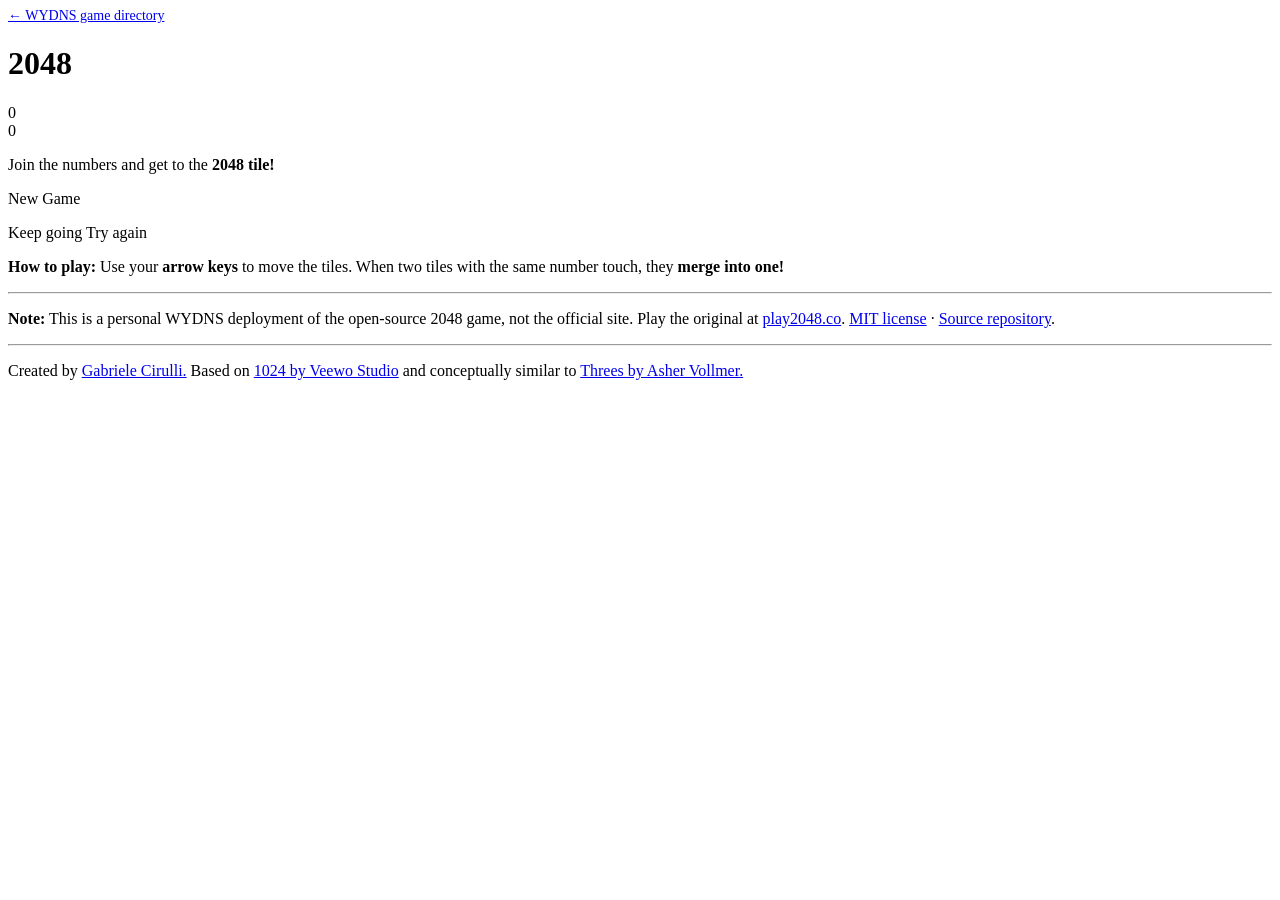
==== 2048/index.html @ 155bba05 "Build WYDNS game directory and migrate 2048" ====
<!DOCTYPE html>
<html>
<head>
  <meta charset="utf-8">
  <title>2048</title>

  <link href="style/main.css" rel="stylesheet" type="text/css">
  <link rel="shortcut icon" href="favicon.ico">
  <link rel="apple-touch-icon" href="meta/apple-touch-icon.png">
  <link rel="apple-touch-startup-image" href="meta/apple-touch-startup-image-640x1096.png" media="(device-width: 320px) and (device-height: 568px) and (-webkit-device-pixel-ratio: 2)"> <!-- iPhone 5+ -->
  <link rel="apple-touch-startup-image" href="meta/apple-touch-startup-image-640x920.png"  media="(device-width: 320px) and (device-height: 480px) and (-webkit-device-pixel-ratio: 2)"> <!-- iPhone, retina -->
  <meta name="apple-mobile-web-app-capable" content="yes">
  <meta name="apple-mobile-web-app-status-bar-style" content="black">

  <meta name="HandheldFriendly" content="True">
  <meta name="MobileOptimized" content="320">
  <meta name="viewport" content="width=device-width, target-densitydpi=160dpi, initial-scale=1.0, maximum-scale=1, user-scalable=no, minimal-ui">
</head>
<body>
  <div class="container">
    <p style="font-size: 14px; margin: 0 0 18px"><a href="../">← WYDNS game directory</a></p>
    <div class="heading">
      <h1 class="title">2048</h1>
      <div class="scores-container">
        <div class="score-container">0</div>
        <div class="best-container">0</div>
      </div>
    </div>

    <div class="above-game">
      <p class="game-intro">Join the numbers and get to the <strong>2048 tile!</strong></p>
      <a class="restart-button">New Game</a>
    </div>

    <div class="game-container">
      <div class="game-message">
        <p></p>
        <div class="lower">
	        <a class="keep-playing-button">Keep going</a>
          <a class="retry-button">Try again</a>
        </div>
      </div>

      <div class="grid-container">
        <div class="grid-row">
          <div class="grid-cell"></div>
          <div class="grid-cell"></div>
          <div class="grid-cell"></div>
          <div class="grid-cell"></div>
        </div>
        <div class="grid-row">
          <div class="grid-cell"></div>
          <div class="grid-cell"></div>
          <div class="grid-cell"></div>
          <div class="grid-cell"></div>
        </div>
        <div class="grid-row">
          <div class="grid-cell"></div>
          <div class="grid-cell"></div>
          <div class="grid-cell"></div>
          <div class="grid-cell"></div>
        </div>
        <div class="grid-row">
          <div class="grid-cell"></div>
          <div class="grid-cell"></div>
          <div class="grid-cell"></div>
          <div class="grid-cell"></div>
        </div>
      </div>

      <div class="tile-container">

      </div>
    </div>

    <p class="game-explanation">
      <strong class="important">How to play:</strong> Use your <strong>arrow keys</strong> to move the tiles. When two tiles with the same number touch, they <strong>merge into one!</strong>
    </p>
    <hr>
    <p>
    <strong class="important">Note:</strong> This is a personal WYDNS deployment of the open-source 2048 game, not the official site. Play the original at <a href="https://play2048.co/">play2048.co</a>. <a href="LICENSE.txt">MIT license</a> · <a href="https://github.com/TIMWUXIPA/2048">Source repository</a>.
    </p>
    <hr>
    <p>
    Created by <a href="http://gabrielecirulli.com" target="_blank">Gabriele Cirulli.</a> Based on <a href="https://itunes.apple.com/us/app/1024!/id823499224" target="_blank">1024 by Veewo Studio</a> and conceptually similar to <a href="http://asherv.com/threes/" target="_blank">Threes by Asher Vollmer.</a>
    </p>
  </div>

  <script src="js/bind_polyfill.js"></script>
  <script src="js/classlist_polyfill.js"></script>
  <script src="js/animframe_polyfill.js"></script>
  <script src="js/keyboard_input_manager.js"></script>
  <script src="js/html_actuator.js"></script>
  <script src="js/grid.js"></script>
  <script src="js/tile.js"></script>
  <script src="js/local_storage_manager.js"></script>
  <script src="js/game_manager.js"></script>
  <script src="js/application.js"></script>
</body>
</html>
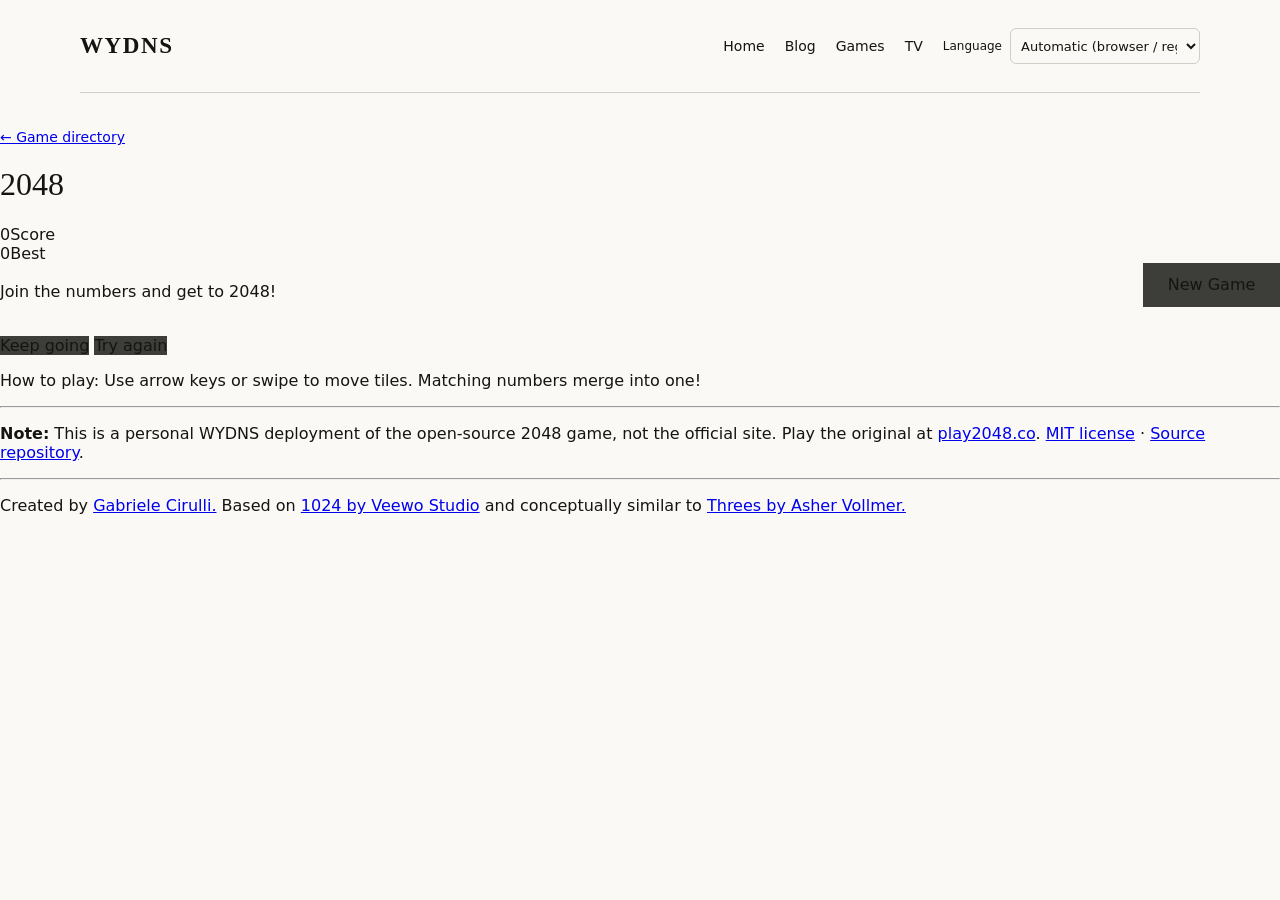
==== commit b7724efd: "Unify WYDNS theme and add eight-language interface" ====
--- a/2048/index.html
+++ b/2048/index.html
@@ -1,5 +1,5 @@
 <!DOCTYPE html>
-<html>
+<html lang="zh-CN">
 <head>
   <meta charset="utf-8">
   <title>2048</title>
@@ -14,30 +14,30 @@
 
   <meta name="HandheldFriendly" content="True">
   <meta name="MobileOptimized" content="320">
-  <meta name="viewport" content="width=device-width, target-densitydpi=160dpi, initial-scale=1.0, maximum-scale=1, user-scalable=no, minimal-ui">
-</head>
-<body>
+  <meta name="viewport" content="width=device-width, initial-scale=1.0, minimal-ui">
+<link rel="stylesheet" href="/assets/shared/wydns.css"><script defer src="/assets/shared/wydns.js"></script><style>body.wy-game{margin:0;padding:0;background:var(--ivory);font-family:var(--sans)}.wy-game>.container{margin:36px auto}.wy-game .score-container:after,.wy-game .best-container:after{content:attr(data-label)}.wy-game .restart-button,.wy-game .game-message a{background:var(--gray-700)}.wy-game .game-intro{line-height:1.6}.wy-game .above-game{display:flex;align-items:start;gap:16px}.wy-game .above-game .game-intro{flex:1;width:auto}.wy-game .restart-button{width:auto;min-width:105px;text-align:center;white-space:normal;height:auto;line-height:1.5;padding:10px 16px}.wy-game .wy-header{font-size:14px}@media(max-width:520px){.wy-game>.container{margin:26px auto}.wy-game .game-intro{font-size:15px}.wy-game .restart-button{font-size:14px;min-width:90px;padding:8px}.wy-game .game-message .lower{display:flex;justify-content:center;gap:8px}.wy-game .game-message a{margin:0;padding:0 10px;font-size:14px}}</style></head>
+<body class="wy-game"><header class="wy-header"><a class="wy-brand" href="https://wydns.dpdns.org/">WYDNS</a><nav aria-label="WYDNS"><a data-i18n="home" href="https://wydns.dpdns.org/">主站</a><a data-i18n="blog" href="https://blog.wydns.dpdns.org/">博客</a><a data-i18n="games" href="https://game.wydns.dpdns.org/">游戏</a><a href="https://tv.wydns.dpdns.org/">TV</a><label class="wy-language"><span data-i18n="language">语言</span><select data-language aria-label="语言"><option value="auto">自动（浏览器 / 地区）</option><option value="zh-CN">简体中文</option><option value="zh-TW">繁體中文</option><option value="en">English</option><option value="ja">日本語</option><option value="ko">한국어</option><option value="es">Español</option><option value="fr">Français</option><option value="de">Deutsch</option></select></label></nav></header>
   <div class="container">
-    <p style="font-size: 14px; margin: 0 0 18px"><a href="../">← WYDNS game directory</a></p>
+    <p style="font-size: 14px; margin: 0 0 18px"><a href="../"><span data-i18n="backgames">← 游戏目录</span></a></p>
     <div class="heading">
       <h1 class="title">2048</h1>
       <div class="scores-container">
-        <div class="score-container">0</div>
-        <div class="best-container">0</div>
+        <div class="score-container" data-score-label="score" data-label="得分">0</div>
+        <div class="best-container" data-score-label="best" data-label="最佳">0</div>
       </div>
     </div>
 
     <div class="above-game">
-      <p class="game-intro">Join the numbers and get to the <strong>2048 tile!</strong></p>
-      <a class="restart-button">New Game</a>
+      <p class="game-intro"><span data-i18n="gameintro">合并数字，挑战 2048！</span></p>
+      <a class="restart-button"><span data-i18n="new">新游戏</span></a>
     </div>
 
     <div class="game-container">
       <div class="game-message">
         <p></p>
         <div class="lower">
-	        <a class="keep-playing-button">Keep going</a>
-          <a class="retry-button">Try again</a>
+	        <a class="keep-playing-button"><span data-i18n="keep">继续游戏</span></a>
+          <a class="retry-button"><span data-i18n="retry">再试一次</span></a>
         </div>
       </div>
 
@@ -74,7 +74,7 @@
     </div>
 
     <p class="game-explanation">
-      <strong class="important">How to play:</strong> Use your <strong>arrow keys</strong> to move the tiles. When two tiles with the same number touch, they <strong>merge into one!</strong>
+      <span data-i18n="how">玩法：使用方向键或滑动来移动方块。相同数字相遇时合并为一个！</span>
     </p>
     <hr>
     <p>
--- a/assets/shared/wydns.css
+++ b/assets/shared/wydns.css
@@ -0,0 +1,20 @@
+/* Shared WYDNS shell. Board layout and tutorial content remain independent. */
+:root{--ivory:#FAF9F5;--white:#FFFFFF;--slate:#141413;--clay:#D97757;--olive:#788C5D;--oat:#E3DACC;--gray-150:#F0EEE6;--gray-300:#D1CFC5;--gray-500:#87867F;--gray-700:#3D3D3A;--paper:var(--ivory);--ink:var(--slate);--muted:var(--gray-700);--accent:var(--clay);--line:var(--gray-300);--panel:var(--white);--serif:ui-serif,Georgia,"Times New Roman",serif;--sans:system-ui,-apple-system,"Segoe UI",sans-serif;--mono:ui-monospace,Menlo,monospace}
+body{background:var(--ivory);color:var(--slate);font-family:var(--sans)}
+.wy-header{box-sizing:border-box;display:flex;align-items:center;justify-content:space-between;gap:24px;max-width:1120px;width:calc(100% - 64px);margin:0 auto;padding:28px 0;border-bottom:1px solid var(--gray-300);font:14px/1.5 var(--sans);color:var(--slate)}
+.wy-header .wy-brand{font:700 23px var(--serif);letter-spacing:.07em;text-decoration:none;color:var(--slate)}
+.wy-header nav{display:flex;flex-wrap:wrap;align-items:center;gap:20px;padding:0;font:14px/1.5 var(--sans)}
+.wy-header a{color:inherit;text-decoration:none}.wy-header a:hover{color:var(--clay)}
+.wy-language{display:flex;align-items:center;gap:8px;font-size:12px}.wy-language select{max-width:190px;min-height:36px;border:1px solid var(--gray-300);border-radius:6px;background:var(--ivory);color:var(--slate);font:13px var(--sans);padding:6px}
+.wy-header a:focus-visible,.wy-header select:focus-visible{outline:3px solid var(--clay);outline-offset:4px}
+.wy-notice{max-width:1056px;margin:24px auto 0;padding:14px 20px;border-left:3px solid var(--clay);background:var(--gray-150);font:14px/1.6 var(--sans);color:var(--gray-700)}
+h1,h2,h3{font-family:var(--serif);font-weight:500}.eyebrow{font-family:var(--mono)}
+.feature,.game-card{background:var(--white);border:1px solid var(--gray-300);border-radius:12px;overflow:hidden}.tile-art{background:var(--oat)}
+@media(max-width:700px){.wy-header{width:calc(100% - 40px);padding:22px 0;align-items:flex-start;flex-direction:column;gap:16px}.wy-header nav{gap:14px;max-width:100%}.wy-language{flex-wrap:wrap}.wy-language select{max-width:170px}.wy-notice{margin:20px 20px 0}.deck{position:static;margin-top:24px}.section-heading{flex-wrap:wrap;gap:12px}.game-meta{flex-wrap:wrap}}
+@media(prefers-reduced-motion:reduce){html{scroll-behavior:auto}*{transition:none!important}}
+
+/* Reset tutorial's broad header styling inside the shared shell. */
+.wy-header{background:transparent;border-radius:0;overflow:visible;grid-template-columns:none;color:var(--slate)}
+.wy-header nav{margin:0;border:0}.wy-header .wy-language{color:var(--slate)}
+
+.deck{position:static;max-width:620px;margin-top:24px;line-height:1.7}.intro h1{max-width:900px}
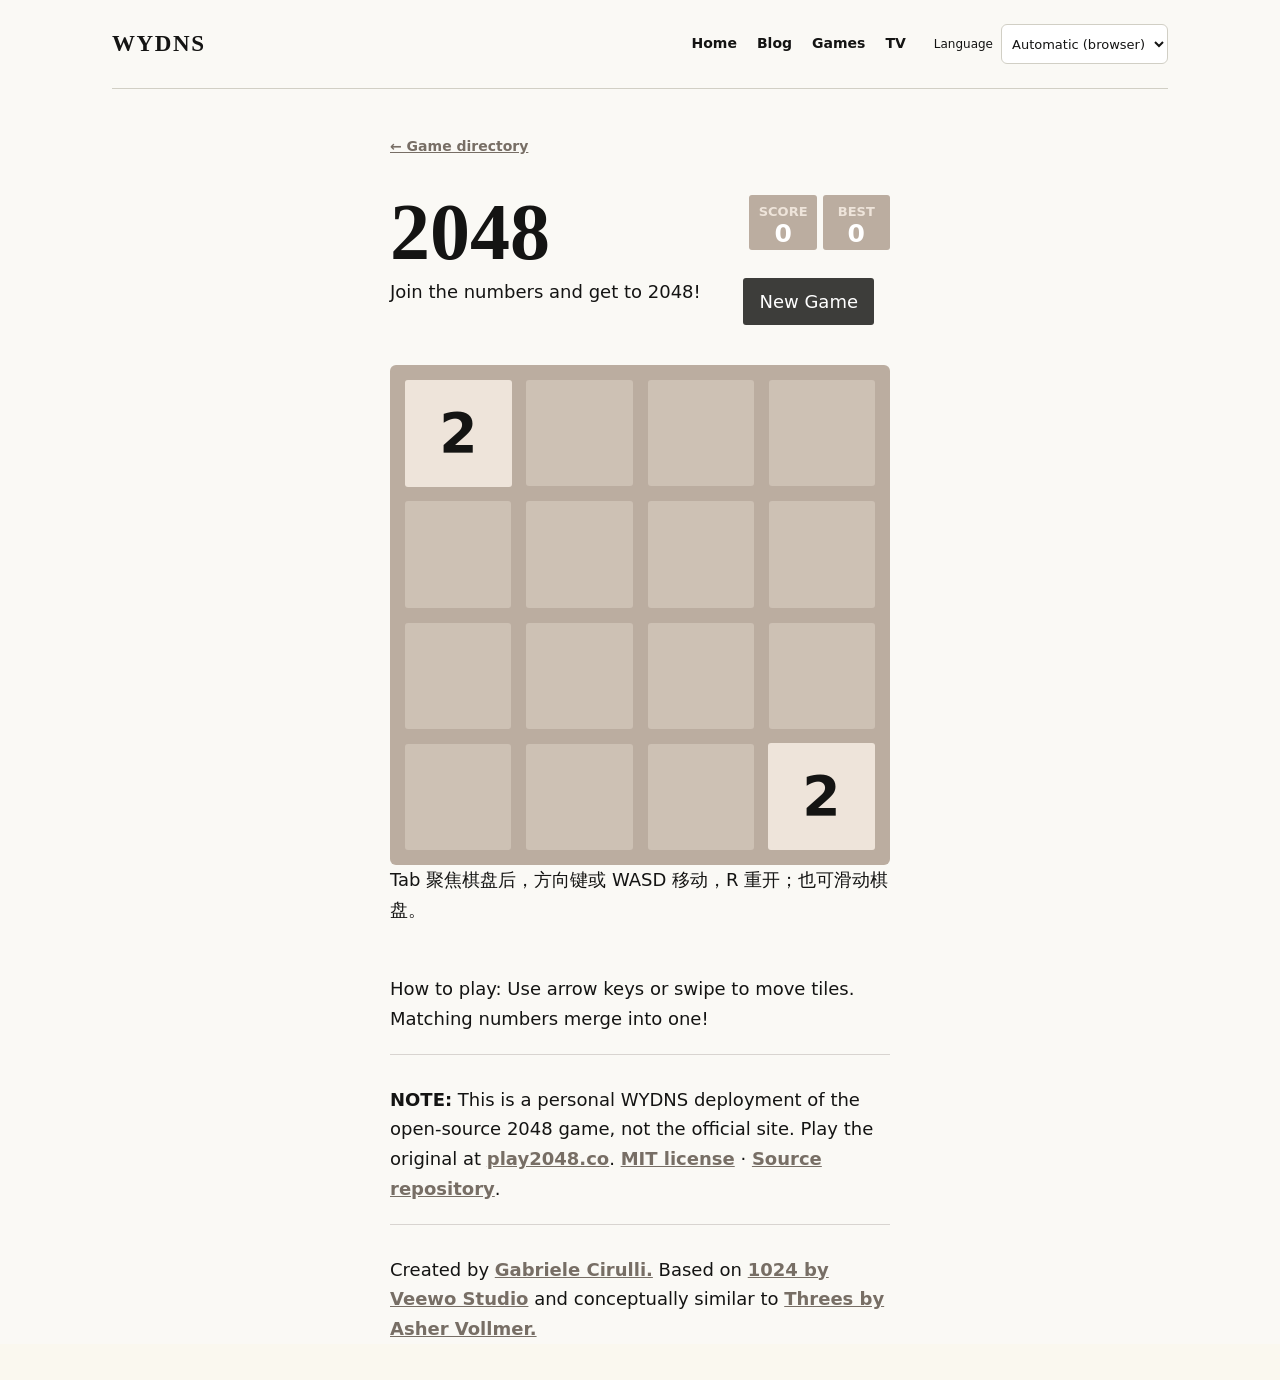
==== commit f1a42479: "Refine shared site UI and accessibility; preserve language and game state" ====
--- a/2048/index.html
+++ b/2048/index.html
@@ -15,10 +15,10 @@
   <meta name="HandheldFriendly" content="True">
   <meta name="MobileOptimized" content="320">
   <meta name="viewport" content="width=device-width, initial-scale=1.0, minimal-ui">
-<link rel="stylesheet" href="/assets/shared/wydns.css"><script defer src="/assets/shared/wydns.js"></script><style>body.wy-game{margin:0;padding:0;background:var(--ivory);font-family:var(--sans)}.wy-game>.container{margin:36px auto}.wy-game .score-container:after,.wy-game .best-container:after{content:attr(data-label)}.wy-game .restart-button,.wy-game .game-message a{background:var(--gray-700)}.wy-game .game-intro{line-height:1.6}.wy-game .above-game{display:flex;align-items:start;gap:16px}.wy-game .above-game .game-intro{flex:1;width:auto}.wy-game .restart-button{width:auto;min-width:105px;text-align:center;white-space:normal;height:auto;line-height:1.5;padding:10px 16px}.wy-game .wy-header{font-size:14px}@media(max-width:520px){.wy-game>.container{margin:26px auto}.wy-game .game-intro{font-size:15px}.wy-game .restart-button{font-size:14px;min-width:90px;padding:8px}.wy-game .game-message .lower{display:flex;justify-content:center;gap:8px}.wy-game .game-message a{margin:0;padding:0 10px;font-size:14px}}</style></head>
-<body class="wy-game"><header class="wy-header"><a class="wy-brand" href="https://wydns.dpdns.org/">WYDNS</a><nav aria-label="WYDNS"><a data-i18n="home" href="https://wydns.dpdns.org/">主站</a><a data-i18n="blog" href="https://blog.wydns.dpdns.org/">博客</a><a data-i18n="games" href="https://game.wydns.dpdns.org/">游戏</a><a href="https://tv.wydns.dpdns.org/">TV</a><label class="wy-language"><span data-i18n="language">语言</span><select data-language aria-label="语言"><option value="auto">自动（浏览器 / 地区）</option><option value="zh-CN">简体中文</option><option value="zh-TW">繁體中文</option><option value="en">English</option><option value="ja">日本語</option><option value="ko">한국어</option><option value="es">Español</option><option value="fr">Français</option><option value="de">Deutsch</option></select></label></nav></header>
-  <div class="container">
-    <p style="font-size: 14px; margin: 0 0 18px"><a href="../"><span data-i18n="backgames">← 游戏目录</span></a></p>
+<link rel="stylesheet" href="/assets/shared/wydns.dcfc24a1fe.css"><script defer src="/assets/shared/wydns.43c16d378a.js"></script><style>body.wy-game{margin:0;padding:0;background:var(--ivory);font-family:var(--sans)}.wy-game>.container{margin:36px auto}.wy-game .score-container:after,.wy-game .best-container:after{content:attr(data-label)}.wy-game button{font:inherit;border:0;cursor:pointer;color:#fff;background:var(--gray-700);border-radius:3px;min-height:44px}.wy-game .game-message button{padding:0 20px;line-height:42px;margin-left:9px}.wy-game button:focus-visible,.wy-game .game-container:focus-visible{outline:3px solid var(--accent);outline-offset:5px}.wy-game .game-intro{line-height:1.6}.wy-game .above-game{display:flex;align-items:start;gap:16px}.wy-game .above-game .game-intro{flex:1;width:auto}.wy-game .restart-button{width:auto;min-width:105px;text-align:center;white-space:normal;height:auto;line-height:1.5;padding:10px 16px}.wy-game .wy-header{font-size:14px}@media(max-width:520px){.wy-game>.container{margin:26px auto}.wy-game .game-intro{font-size:15px}.wy-game .restart-button{font-size:14px;min-width:90px;padding:8px}.wy-game .game-message .lower{display:flex;justify-content:center;gap:8px}.wy-game .game-message button{margin:0;padding:0 10px;font-size:14px}}</style><link rel="dns-prefetch" href="//wydns.dpdns.org"><link rel="dns-prefetch" href="//blog.wydns.dpdns.org"><link rel="dns-prefetch" href="//game.wydns.dpdns.org"></head>
+<body class="wy-game"><a class="skip" href="#main"><span data-i18n="skip">跳至正文</span></a><header class="wy-header"><a class="wy-brand" href="https://wydns.dpdns.org/">WYDNS</a><nav aria-label="WYDNS"><a data-i18n="home" href="https://wydns.dpdns.org/">主站</a><a data-i18n="blog" href="https://blog.wydns.dpdns.org/">博客</a><a data-i18n="games" href="https://game.wydns.dpdns.org/">游戏</a><a href="https://tv.wydns.dpdns.org/">TV</a><label class="wy-language"><span data-i18n="language">语言</span><select data-language aria-label="语言"><option value="auto">自动（浏览器）</option><option value="zh-CN">简体中文</option><option value="zh-TW">繁體中文</option><option value="en">English</option><option value="ja">日本語</option><option value="ko">한국어</option><option value="es">Español</option><option value="fr">Français</option><option value="de">Deutsch</option></select></label></nav></header>
+  <main id="main" class="container">
+    <p style="font-size: 14px; margin: 0 0 18px"><a class="wy-return" href="../"><span data-i18n="backgames">← 游戏目录</span></a></p>
     <div class="heading">
       <h1 class="title">2048</h1>
       <div class="scores-container">
@@ -29,15 +29,15 @@
 
     <div class="above-game">
       <p class="game-intro"><span data-i18n="gameintro">合并数字，挑战 2048！</span></p>
-      <a class="restart-button"><span data-i18n="new">新游戏</span></a>
+      <button type="button" class="restart-button"><span data-i18n="new">新游戏</span></button>
     </div>
 
-    <div class="game-container">
+    <div class="game-container" tabindex="0" role="group" aria-label="2048 棋盘" aria-describedby="board-help">
       <div class="game-message">
         <p></p>
         <div class="lower">
-	        <a class="keep-playing-button"><span data-i18n="keep">继续游戏</span></a>
-          <a class="retry-button"><span data-i18n="retry">再试一次</span></a>
+	        <button type="button" class="keep-playing-button"><span data-i18n="keep">继续游戏</span></button>
+          <button type="button" class="retry-button"><span data-i18n="retry">再试一次</span></button>
         </div>
       </div>
 
@@ -73,6 +73,7 @@
       </div>
     </div>
 
+    <p id="board-help" lang="zh-CN">Tab 聚焦棋盘后，方向键或 WASD 移动，R 重开；也可滑动棋盘。</p>
     <p class="game-explanation">
       <span data-i18n="how">玩法：使用方向键或滑动来移动方块。相同数字相遇时合并为一个！</span>
     </p>
@@ -84,7 +85,7 @@
     <p>
     Created by <a href="http://gabrielecirulli.com" target="_blank">Gabriele Cirulli.</a> Based on <a href="https://itunes.apple.com/us/app/1024!/id823499224" target="_blank">1024 by Veewo Studio</a> and conceptually similar to <a href="http://asherv.com/threes/" target="_blank">Threes by Asher Vollmer.</a>
     </p>
-  </div>
+  </main>
 
   <script src="js/bind_polyfill.js"></script>
   <script src="js/classlist_polyfill.js"></script>
--- a/2048/style/main.css
+++ b/2048/style/main.css
@@ -0,0 +1,758 @@
+@import url(fonts/clear-sans.css);
+html, body {
+  margin: 0;
+  padding: 0;
+  background: #faf8ef;
+  color: #776e65;
+  font-family: "Clear Sans", "Helvetica Neue", Arial, sans-serif;
+  font-size: 18px; }
+
+body {
+  margin: 80px 0; }
+
+.heading:after {
+  content: "";
+  display: block;
+  clear: both; }
+
+h1.title {
+  font-size: 80px;
+  font-weight: bold;
+  margin: 0;
+  display: block;
+  float: left; }
+
+@-webkit-keyframes move-up {
+  0% {
+    top: 25px;
+    opacity: 1; }
+
+  100% {
+    top: -50px;
+    opacity: 0; } }
+@-moz-keyframes move-up {
+  0% {
+    top: 25px;
+    opacity: 1; }
+
+  100% {
+    top: -50px;
+    opacity: 0; } }
+@keyframes move-up {
+  0% {
+    top: 25px;
+    opacity: 1; }
+
+  100% {
+    top: -50px;
+    opacity: 0; } }
+.scores-container {
+  float: right;
+  text-align: right; }
+
+.score-container, .best-container {
+  position: relative;
+  display: inline-block;
+  background: #bbada0;
+  padding: 15px 25px;
+  font-size: 25px;
+  height: 25px;
+  line-height: 47px;
+  font-weight: bold;
+  border-radius: 3px;
+  color: white;
+  margin-top: 8px;
+  text-align: center; }
+  .score-container:after, .best-container:after {
+    position: absolute;
+    width: 100%;
+    top: 10px;
+    left: 0;
+    text-transform: uppercase;
+    font-size: 13px;
+    line-height: 13px;
+    text-align: center;
+    color: #eee4da; }
+  .score-container .score-addition, .best-container .score-addition {
+    position: absolute;
+    right: 30px;
+    color: red;
+    font-size: 25px;
+    line-height: 25px;
+    font-weight: bold;
+    color: rgba(119, 110, 101, 0.9);
+    z-index: 100;
+    -webkit-animation: move-up 600ms ease-in;
+    -moz-animation: move-up 600ms ease-in;
+    animation: move-up 600ms ease-in;
+    -webkit-animation-fill-mode: both;
+    -moz-animation-fill-mode: both;
+    animation-fill-mode: both; }
+
+.score-container:after {
+  content: "Score"; }
+
+.best-container:after {
+  content: "Best"; }
+
+p {
+  margin-top: 0;
+  margin-bottom: 10px;
+  line-height: 1.65; }
+
+a {
+  color: #776e65;
+  font-weight: bold;
+  text-decoration: underline;
+  cursor: pointer; }
+
+strong.important {
+  text-transform: uppercase; }
+
+hr {
+  border: none;
+  border-bottom: 1px solid #d8d4d0;
+  margin-top: 20px;
+  margin-bottom: 30px; }
+
+.container {
+  width: 500px;
+  margin: 0 auto; }
+
+@-webkit-keyframes fade-in {
+  0% {
+    opacity: 0; }
+
+  100% {
+    opacity: 1; } }
+@-moz-keyframes fade-in {
+  0% {
+    opacity: 0; }
+
+  100% {
+    opacity: 1; } }
+@keyframes fade-in {
+  0% {
+    opacity: 0; }
+
+  100% {
+    opacity: 1; } }
+.game-container {
+  margin-top: 40px;
+  position: relative;
+  padding: 15px;
+  cursor: default;
+  -webkit-touch-callout: none;
+  -ms-touch-callout: none;
+  -webkit-user-select: none;
+  -moz-user-select: none;
+  -ms-user-select: none;
+  -ms-touch-action: none;
+  touch-action: none;
+  background: #bbada0;
+  border-radius: 6px;
+  width: 500px;
+  height: 500px;
+  -webkit-box-sizing: border-box;
+  -moz-box-sizing: border-box;
+  box-sizing: border-box; }
+  .game-container .game-message {
+    display: none;
+    position: absolute;
+    top: 0;
+    right: 0;
+    bottom: 0;
+    left: 0;
+    background: rgba(238, 228, 218, 0.5);
+    z-index: 100;
+    text-align: center;
+    -webkit-animation: fade-in 800ms ease 1200ms;
+    -moz-animation: fade-in 800ms ease 1200ms;
+    animation: fade-in 800ms ease 1200ms;
+    -webkit-animation-fill-mode: both;
+    -moz-animation-fill-mode: both;
+    animation-fill-mode: both; }
+    .game-container .game-message p {
+      font-size: 60px;
+      font-weight: bold;
+      height: 60px;
+      line-height: 60px;
+      margin-top: 222px; }
+    .game-container .game-message .lower {
+      display: block;
+      margin-top: 59px; }
+    .game-container .game-message button {
+      display: inline-block;
+      background: #8f7a66;
+      border-radius: 3px;
+      padding: 0 20px;
+      text-decoration: none;
+      color: #f9f6f2;
+      height: 40px;
+      line-height: 42px;
+      margin-left: 9px; }
+      .game-container .game-message button.keep-playing-button {
+        display: none; }
+    .game-container .game-message.game-won {
+      background: rgba(237, 194, 46, 0.5);
+      color: #f9f6f2; }
+      .game-container .game-message.game-won button.keep-playing-button {
+        display: inline-block; }
+    .game-container .game-message.game-won, .game-container .game-message.game-over {
+      display: block; }
+
+.grid-container {
+  position: absolute;
+  z-index: 1; }
+
+.grid-row {
+  margin-bottom: 15px; }
+  .grid-row:last-child {
+    margin-bottom: 0; }
+  .grid-row:after {
+    content: "";
+    display: block;
+    clear: both; }
+
+.grid-cell {
+  width: 106.25px;
+  height: 106.25px;
+  margin-right: 15px;
+  float: left;
+  border-radius: 3px;
+  background: rgba(238, 228, 218, 0.35); }
+  .grid-cell:last-child {
+    margin-right: 0; }
+
+.tile-container {
+  position: absolute;
+  z-index: 2; }
+
+.tile, .tile .tile-inner {
+  width: 107px;
+  height: 107px;
+  line-height: 107px; }
+.tile.tile-position-1-1 {
+  -webkit-transform: translate(0px, 0px);
+  -moz-transform: translate(0px, 0px);
+  -ms-transform: translate(0px, 0px);
+  transform: translate(0px, 0px); }
+.tile.tile-position-1-2 {
+  -webkit-transform: translate(0px, 121px);
+  -moz-transform: translate(0px, 121px);
+  -ms-transform: translate(0px, 121px);
+  transform: translate(0px, 121px); }
+.tile.tile-position-1-3 {
+  -webkit-transform: translate(0px, 242px);
+  -moz-transform: translate(0px, 242px);
+  -ms-transform: translate(0px, 242px);
+  transform: translate(0px, 242px); }
+.tile.tile-position-1-4 {
+  -webkit-transform: translate(0px, 363px);
+  -moz-transform: translate(0px, 363px);
+  -ms-transform: translate(0px, 363px);
+  transform: translate(0px, 363px); }
+.tile.tile-position-2-1 {
+  -webkit-transform: translate(121px, 0px);
+  -moz-transform: translate(121px, 0px);
+  -ms-transform: translate(121px, 0px);
+  transform: translate(121px, 0px); }
+.tile.tile-position-2-2 {
+  -webkit-transform: translate(121px, 121px);
+  -moz-transform: translate(121px, 121px);
+  -ms-transform: translate(121px, 121px);
+  transform: translate(121px, 121px); }
+.tile.tile-position-2-3 {
+  -webkit-transform: translate(121px, 242px);
+  -moz-transform: translate(121px, 242px);
+  -ms-transform: translate(121px, 242px);
+  transform: translate(121px, 242px); }
+.tile.tile-position-2-4 {
+  -webkit-transform: translate(121px, 363px);
+  -moz-transform: translate(121px, 363px);
+  -ms-transform: translate(121px, 363px);
+  transform: translate(121px, 363px); }
+.tile.tile-position-3-1 {
+  -webkit-transform: translate(242px, 0px);
+  -moz-transform: translate(242px, 0px);
+  -ms-transform: translate(242px, 0px);
+  transform: translate(242px, 0px); }
+.tile.tile-position-3-2 {
+  -webkit-transform: translate(242px, 121px);
+  -moz-transform: translate(242px, 121px);
+  -ms-transform: translate(242px, 121px);
+  transform: translate(242px, 121px); }
+.tile.tile-position-3-3 {
+  -webkit-transform: translate(242px, 242px);
+  -moz-transform: translate(242px, 242px);
+  -ms-transform: translate(242px, 242px);
+  transform: translate(242px, 242px); }
+.tile.tile-position-3-4 {
+  -webkit-transform: translate(242px, 363px);
+  -moz-transform: translate(242px, 363px);
+  -ms-transform: translate(242px, 363px);
+  transform: translate(242px, 363px); }
+.tile.tile-position-4-1 {
+  -webkit-transform: translate(363px, 0px);
+  -moz-transform: translate(363px, 0px);
+  -ms-transform: translate(363px, 0px);
+  transform: translate(363px, 0px); }
+.tile.tile-position-4-2 {
+  -webkit-transform: translate(363px, 121px);
+  -moz-transform: translate(363px, 121px);
+  -ms-transform: translate(363px, 121px);
+  transform: translate(363px, 121px); }
+.tile.tile-position-4-3 {
+  -webkit-transform: translate(363px, 242px);
+  -moz-transform: translate(363px, 242px);
+  -ms-transform: translate(363px, 242px);
+  transform: translate(363px, 242px); }
+.tile.tile-position-4-4 {
+  -webkit-transform: translate(363px, 363px);
+  -moz-transform: translate(363px, 363px);
+  -ms-transform: translate(363px, 363px);
+  transform: translate(363px, 363px); }
+
+.tile {
+  position: absolute;
+  -webkit-transition: 100ms ease-in-out;
+  -moz-transition: 100ms ease-in-out;
+  transition: 100ms ease-in-out;
+  -webkit-transition-property: -webkit-transform;
+  -moz-transition-property: -moz-transform;
+  transition-property: transform; }
+  .tile .tile-inner {
+    border-radius: 3px;
+    background: #eee4da;
+    text-align: center;
+    font-weight: bold;
+    z-index: 10;
+    font-size: 55px; }
+  .tile.tile-2 .tile-inner {
+    background: #eee4da;
+    box-shadow: 0 0 30px 10px rgba(243, 215, 116, 0), inset 0 0 0 1px rgba(255, 255, 255, 0); }
+  .tile.tile-4 .tile-inner {
+    background: #ede0c8;
+    box-shadow: 0 0 30px 10px rgba(243, 215, 116, 0), inset 0 0 0 1px rgba(255, 255, 255, 0); }
+  .tile.tile-8 .tile-inner {
+    color: #f9f6f2;
+    background: #f2b179; }
+  .tile.tile-16 .tile-inner {
+    color: #f9f6f2;
+    background: #f59563; }
+  .tile.tile-32 .tile-inner {
+    color: #f9f6f2;
+    background: #f67c5f; }
+  .tile.tile-64 .tile-inner {
+    color: #f9f6f2;
+    background: #f65e3b; }
+  .tile.tile-128 .tile-inner {
+    color: #f9f6f2;
+    background: #edcf72;
+    box-shadow: 0 0 30px 10px rgba(243, 215, 116, 0.2381), inset 0 0 0 1px rgba(255, 255, 255, 0.14286);
+    font-size: 45px; }
+    @media screen and (max-width: 520px) {
+      .tile.tile-128 .tile-inner {
+        font-size: 25px; } }
+  .tile.tile-256 .tile-inner {
+    color: #f9f6f2;
+    background: #edcc61;
+    box-shadow: 0 0 30px 10px rgba(243, 215, 116, 0.31746), inset 0 0 0 1px rgba(255, 255, 255, 0.19048);
+    font-size: 45px; }
+    @media screen and (max-width: 520px) {
+      .tile.tile-256 .tile-inner {
+        font-size: 25px; } }
+  .tile.tile-512 .tile-inner {
+    color: #f9f6f2;
+    background: #edc850;
+    box-shadow: 0 0 30px 10px rgba(243, 215, 116, 0.39683), inset 0 0 0 1px rgba(255, 255, 255, 0.2381);
+    font-size: 45px; }
+    @media screen and (max-width: 520px) {
+      .tile.tile-512 .tile-inner {
+        font-size: 25px; } }
+  .tile.tile-1024 .tile-inner {
+    color: #f9f6f2;
+    background: #edc53f;
+    box-shadow: 0 0 30px 10px rgba(243, 215, 116, 0.47619), inset 0 0 0 1px rgba(255, 255, 255, 0.28571);
+    font-size: 35px; }
+    @media screen and (max-width: 520px) {
+      .tile.tile-1024 .tile-inner {
+        font-size: 15px; } }
+  .tile.tile-2048 .tile-inner {
+    color: #f9f6f2;
+    background: #edc22e;
+    box-shadow: 0 0 30px 10px rgba(243, 215, 116, 0.55556), inset 0 0 0 1px rgba(255, 255, 255, 0.33333);
+    font-size: 35px; }
+    @media screen and (max-width: 520px) {
+      .tile.tile-2048 .tile-inner {
+        font-size: 15px; } }
+  .tile.tile-super .tile-inner {
+    color: #f9f6f2;
+    background: #3c3a32;
+    font-size: 30px; }
+    @media screen and (max-width: 520px) {
+      .tile.tile-super .tile-inner {
+        font-size: 10px; } }
+
+@-webkit-keyframes appear {
+  0% {
+    opacity: 0;
+    -webkit-transform: scale(0);
+    -moz-transform: scale(0);
+    -ms-transform: scale(0);
+    transform: scale(0); }
+
+  100% {
+    opacity: 1;
+    -webkit-transform: scale(1);
+    -moz-transform: scale(1);
+    -ms-transform: scale(1);
+    transform: scale(1); } }
+@-moz-keyframes appear {
+  0% {
+    opacity: 0;
+    -webkit-transform: scale(0);
+    -moz-transform: scale(0);
+    -ms-transform: scale(0);
+    transform: scale(0); }
+
+  100% {
+    opacity: 1;
+    -webkit-transform: scale(1);
+    -moz-transform: scale(1);
+    -ms-transform: scale(1);
+    transform: scale(1); } }
+@keyframes appear {
+  0% {
+    opacity: 0;
+    -webkit-transform: scale(0);
+    -moz-transform: scale(0);
+    -ms-transform: scale(0);
+    transform: scale(0); }
+
+  100% {
+    opacity: 1;
+    -webkit-transform: scale(1);
+    -moz-transform: scale(1);
+    -ms-transform: scale(1);
+    transform: scale(1); } }
+.tile-new .tile-inner {
+  -webkit-animation: appear 200ms ease 100ms;
+  -moz-animation: appear 200ms ease 100ms;
+  animation: appear 200ms ease 100ms;
+  -webkit-animation-fill-mode: backwards;
+  -moz-animation-fill-mode: backwards;
+  animation-fill-mode: backwards; }
+
+@-webkit-keyframes pop {
+  0% {
+    -webkit-transform: scale(0);
+    -moz-transform: scale(0);
+    -ms-transform: scale(0);
+    transform: scale(0); }
+
+  50% {
+    -webkit-transform: scale(1.2);
+    -moz-transform: scale(1.2);
+    -ms-transform: scale(1.2);
+    transform: scale(1.2); }
+
+  100% {
+    -webkit-transform: scale(1);
+    -moz-transform: scale(1);
+    -ms-transform: scale(1);
+    transform: scale(1); } }
+@-moz-keyframes pop {
+  0% {
+    -webkit-transform: scale(0);
+    -moz-transform: scale(0);
+    -ms-transform: scale(0);
+    transform: scale(0); }
+
+  50% {
+    -webkit-transform: scale(1.2);
+    -moz-transform: scale(1.2);
+    -ms-transform: scale(1.2);
+    transform: scale(1.2); }
+
+  100% {
+    -webkit-transform: scale(1);
+    -moz-transform: scale(1);
+    -ms-transform: scale(1);
+    transform: scale(1); } }
+@keyframes pop {
+  0% {
+    -webkit-transform: scale(0);
+    -moz-transform: scale(0);
+    -ms-transform: scale(0);
+    transform: scale(0); }
+
+  50% {
+    -webkit-transform: scale(1.2);
+    -moz-transform: scale(1.2);
+    -ms-transform: scale(1.2);
+    transform: scale(1.2); }
+
+  100% {
+    -webkit-transform: scale(1);
+    -moz-transform: scale(1);
+    -ms-transform: scale(1);
+    transform: scale(1); } }
+.tile-merged .tile-inner {
+  z-index: 20;
+  -webkit-animation: pop 200ms ease 100ms;
+  -moz-animation: pop 200ms ease 100ms;
+  animation: pop 200ms ease 100ms;
+  -webkit-animation-fill-mode: backwards;
+  -moz-animation-fill-mode: backwards;
+  animation-fill-mode: backwards; }
+
+.above-game:after {
+  content: "";
+  display: block;
+  clear: both; }
+
+.game-intro {
+  float: left;
+  line-height: 42px;
+  margin-bottom: 0; }
+
+.restart-button {
+  display: inline-block;
+  background: #8f7a66;
+  border-radius: 3px;
+  padding: 0 20px;
+  text-decoration: none;
+  color: #f9f6f2;
+  height: 40px;
+  line-height: 42px;
+  display: block;
+  text-align: center;
+  float: right; }
+
+.game-explanation {
+  margin-top: 50px; }
+
+@media screen and (max-width: 520px) {
+  html, body {
+    font-size: 15px; }
+
+  body {
+    margin: 20px 0;
+    padding: 0 20px; }
+
+  h1.title {
+    font-size: 27px;
+    margin-top: 15px; }
+
+  .container {
+    width: 280px;
+    margin: 0 auto; }
+
+  .score-container, .best-container {
+    margin-top: 0;
+    padding: 15px 10px;
+    min-width: 40px; }
+
+  .heading {
+    margin-bottom: 10px; }
+
+  .game-intro {
+    width: 55%;
+    display: block;
+    box-sizing: border-box;
+    line-height: 1.65; }
+
+  .restart-button {
+    width: 42%;
+    padding: 0;
+    display: block;
+    box-sizing: border-box;
+    margin-top: 2px; }
+
+  .game-container {
+    margin-top: 17px;
+    position: relative;
+    padding: 10px;
+    cursor: default;
+    -webkit-touch-callout: none;
+    -ms-touch-callout: none;
+    -webkit-user-select: none;
+    -moz-user-select: none;
+    -ms-user-select: none;
+    -ms-touch-action: none;
+    touch-action: none;
+    background: #bbada0;
+    border-radius: 6px;
+    width: 280px;
+    height: 280px;
+    -webkit-box-sizing: border-box;
+    -moz-box-sizing: border-box;
+    box-sizing: border-box; }
+    .game-container .game-message {
+      display: none;
+      position: absolute;
+      top: 0;
+      right: 0;
+      bottom: 0;
+      left: 0;
+      background: rgba(238, 228, 218, 0.5);
+      z-index: 100;
+      text-align: center;
+      -webkit-animation: fade-in 800ms ease 1200ms;
+      -moz-animation: fade-in 800ms ease 1200ms;
+      animation: fade-in 800ms ease 1200ms;
+      -webkit-animation-fill-mode: both;
+      -moz-animation-fill-mode: both;
+      animation-fill-mode: both; }
+      .game-container .game-message p {
+        font-size: 60px;
+        font-weight: bold;
+        height: 60px;
+        line-height: 60px;
+        margin-top: 222px; }
+      .game-container .game-message .lower {
+        display: block;
+        margin-top: 59px; }
+      .game-container .game-message button {
+        display: inline-block;
+        background: #8f7a66;
+        border-radius: 3px;
+        padding: 0 20px;
+        text-decoration: none;
+        color: #f9f6f2;
+        height: 40px;
+        line-height: 42px;
+        margin-left: 9px; }
+        .game-container .game-message button.keep-playing-button {
+          display: none; }
+      .game-container .game-message.game-won {
+        background: rgba(237, 194, 46, 0.5);
+        color: #f9f6f2; }
+        .game-container .game-message.game-won button.keep-playing-button {
+          display: inline-block; }
+      .game-container .game-message.game-won, .game-container .game-message.game-over {
+        display: block; }
+
+  .grid-container {
+    position: absolute;
+    z-index: 1; }
+
+  .grid-row {
+    margin-bottom: 10px; }
+    .grid-row:last-child {
+      margin-bottom: 0; }
+    .grid-row:after {
+      content: "";
+      display: block;
+      clear: both; }
+
+  .grid-cell {
+    width: 57.5px;
+    height: 57.5px;
+    margin-right: 10px;
+    float: left;
+    border-radius: 3px;
+    background: rgba(238, 228, 218, 0.35); }
+    .grid-cell:last-child {
+      margin-right: 0; }
+
+  .tile-container {
+    position: absolute;
+    z-index: 2; }
+
+  .tile, .tile .tile-inner {
+    width: 58px;
+    height: 58px;
+    line-height: 58px; }
+  .tile.tile-position-1-1 {
+    -webkit-transform: translate(0px, 0px);
+    -moz-transform: translate(0px, 0px);
+    -ms-transform: translate(0px, 0px);
+    transform: translate(0px, 0px); }
+  .tile.tile-position-1-2 {
+    -webkit-transform: translate(0px, 67px);
+    -moz-transform: translate(0px, 67px);
+    -ms-transform: translate(0px, 67px);
+    transform: translate(0px, 67px); }
+  .tile.tile-position-1-3 {
+    -webkit-transform: translate(0px, 135px);
+    -moz-transform: translate(0px, 135px);
+    -ms-transform: translate(0px, 135px);
+    transform: translate(0px, 135px); }
+  .tile.tile-position-1-4 {
+    -webkit-transform: translate(0px, 202px);
+    -moz-transform: translate(0px, 202px);
+    -ms-transform: translate(0px, 202px);
+    transform: translate(0px, 202px); }
+  .tile.tile-position-2-1 {
+    -webkit-transform: translate(67px, 0px);
+    -moz-transform: translate(67px, 0px);
+    -ms-transform: translate(67px, 0px);
+    transform: translate(67px, 0px); }
+  .tile.tile-position-2-2 {
+    -webkit-transform: translate(67px, 67px);
+    -moz-transform: translate(67px, 67px);
+    -ms-transform: translate(67px, 67px);
+    transform: translate(67px, 67px); }
+  .tile.tile-position-2-3 {
+    -webkit-transform: translate(67px, 135px);
+    -moz-transform: translate(67px, 135px);
+    -ms-transform: translate(67px, 135px);
+    transform: translate(67px, 135px); }
+  .tile.tile-position-2-4 {
+    -webkit-transform: translate(67px, 202px);
+    -moz-transform: translate(67px, 202px);
+    -ms-transform: translate(67px, 202px);
+    transform: translate(67px, 202px); }
+  .tile.tile-position-3-1 {
+    -webkit-transform: translate(135px, 0px);
+    -moz-transform: translate(135px, 0px);
+    -ms-transform: translate(135px, 0px);
+    transform: translate(135px, 0px); }
+  .tile.tile-position-3-2 {
+    -webkit-transform: translate(135px, 67px);
+    -moz-transform: translate(135px, 67px);
+    -ms-transform: translate(135px, 67px);
+    transform: translate(135px, 67px); }
+  .tile.tile-position-3-3 {
+    -webkit-transform: translate(135px, 135px);
+    -moz-transform: translate(135px, 135px);
+    -ms-transform: translate(135px, 135px);
+    transform: translate(135px, 135px); }
+  .tile.tile-position-3-4 {
+    -webkit-transform: translate(135px, 202px);
+    -moz-transform: translate(135px, 202px);
+    -ms-transform: translate(135px, 202px);
+    transform: translate(135px, 202px); }
+  .tile.tile-position-4-1 {
+    -webkit-transform: translate(202px, 0px);
+    -moz-transform: translate(202px, 0px);
+    -ms-transform: translate(202px, 0px);
+    transform: translate(202px, 0px); }
+  .tile.tile-position-4-2 {
+    -webkit-transform: translate(202px, 67px);
+    -moz-transform: translate(202px, 67px);
+    -ms-transform: translate(202px, 67px);
+    transform: translate(202px, 67px); }
+  .tile.tile-position-4-3 {
+    -webkit-transform: translate(202px, 135px);
+    -moz-transform: translate(202px, 135px);
+    -ms-transform: translate(202px, 135px);
+    transform: translate(202px, 135px); }
+  .tile.tile-position-4-4 {
+    -webkit-transform: translate(202px, 202px);
+    -moz-transform: translate(202px, 202px);
+    -ms-transform: translate(202px, 202px);
+    transform: translate(202px, 202px); }
+
+  .tile .tile-inner {
+    font-size: 35px; }
+
+  .game-message p {
+    font-size: 30px !important;
+    height: 30px !important;
+    line-height: 30px !important;
+    margin-top: 90px !important; }
+  .game-message .lower {
+    margin-top: 30px !important; } }
--- a/assets/shared/wydns.dcfc24a1fe.css
+++ b/assets/shared/wydns.dcfc24a1fe.css
@@ -0,0 +1,51 @@
+/* Shared WYDNS shell. Board layout and tutorial content remain independent. */
+:root{--ivory:#FAF9F5;--white:#FFFFFF;--slate:#141413;--clay:#D97757;--olive:#788C5D;--oat:#E3DACC;--gray-150:#F0EEE6;--gray-300:#D1CFC5;--gray-500:#87867F;--gray-700:#3D3D3A;--paper:var(--ivory);--ink:var(--slate);--muted:var(--gray-700);--accent:var(--clay);--line:var(--gray-300);--panel:var(--white);--serif:ui-serif,Georgia,"Times New Roman",serif;--sans:system-ui,-apple-system,"Segoe UI",sans-serif;--mono:ui-monospace,Menlo,monospace}
+body{background:var(--ivory);color:var(--slate);font-family:var(--sans)}
+.wy-header{box-sizing:border-box;display:flex;align-items:center;justify-content:space-between;gap:24px;max-width:1120px;width:calc(100% - 64px);margin:0 auto;padding:28px 0;border-bottom:1px solid var(--gray-300);font:14px/1.5 var(--sans);color:var(--slate)}
+.wy-header .wy-brand{font:700 23px var(--serif);letter-spacing:.07em;text-decoration:none;color:var(--slate)}
+.wy-header nav{display:flex;flex-wrap:wrap;align-items:center;gap:20px;padding:0;font:14px/1.5 var(--sans)}
+.wy-header a{color:inherit;text-decoration:none}.wy-header a:hover{color:var(--clay)}
+.wy-language{display:flex;align-items:center;gap:8px;font-size:12px}.wy-language select{max-width:190px;min-height:36px;border:1px solid var(--gray-300);border-radius:6px;background:var(--ivory);color:var(--slate);font:13px var(--sans);padding:6px}
+.wy-header a:focus-visible,.wy-header select:focus-visible{outline:3px solid var(--clay);outline-offset:4px}
+.wy-notice{max-width:1056px;margin:24px auto 0;padding:14px 20px;border-left:3px solid var(--clay);background:var(--gray-150);font:14px/1.6 var(--sans);color:var(--gray-700)}
+h1,h2,h3{font-family:var(--serif);font-weight:500}.eyebrow{font-family:var(--mono)}
+.feature,.game-card{background:var(--white);border:1px solid var(--gray-300);border-radius:12px;overflow:hidden}.tile-art{background:var(--oat)}
+@media(max-width:700px){.wy-header{width:calc(100% - 40px);padding:22px 0;align-items:flex-start;flex-direction:column;gap:16px}.wy-header nav{gap:14px;max-width:100%}.wy-language{flex-wrap:wrap}.wy-language select{max-width:170px}.wy-notice{margin:20px 20px 0}.deck{position:static;margin-top:24px}.section-heading{flex-wrap:wrap;gap:12px}.game-meta{flex-wrap:wrap}}
+@media(prefers-reduced-motion:reduce){html{scroll-behavior:auto}*{transition:none!important}}
+
+/* Reset tutorial's broad header styling inside the shared shell. */
+.wy-header{background:transparent;border-radius:0;overflow:visible;grid-template-columns:none;color:var(--slate)}
+.wy-header nav{margin:0;border:0}.wy-header .wy-language{color:var(--slate)}
+
+.deck{position:static;max-width:620px;margin-top:24px;line-height:1.7}.intro h1{max-width:900px}
+
+/* Warm, consistent shell: 1056px content edge on every directory. */
+:root{color-scheme:light;--accent:#a34f38;--site-width:1056px;--gutter:32px}
+.wy-header{width:min(var(--site-width),calc(100% - 64px));padding:24px 0;gap:20px}
+.wy-header nav{gap:8px 20px;justify-content:flex-end}
+.wy-header nav>a{padding:8px 0;border-bottom:2px solid transparent;line-height:1.5}
+.wy-header nav>a[aria-current]{color:var(--accent);border-bottom-color:var(--accent);font-weight:650}
+.wy-header a:hover{color:var(--accent);text-decoration:none}
+.wy-language{margin-left:8px;gap:8px}.wy-language select{background:var(--white);min-height:40px;max-width:210px}
+.wy-header a:focus-visible,.wy-header select:focus-visible{outline-color:var(--accent)}
+body:not(.wy-game)>main:not(.wrap){box-sizing:border-box;max-width:none;width:min(var(--site-width),calc(100% - 64px));padding:32px 0;margin:0 auto}
+body>main.wrap,.wrap{width:min(var(--site-width),calc(100% - 64px))}
+body>footer:not(.wrap){box-sizing:border-box;width:min(var(--site-width),calc(100% - 64px));max-width:none;padding:24px 0 32px}
+.intro h1{overflow-wrap:anywhere}.lead,.lede,.deck{line-height:1.8}
+.card{border-color:var(--gray-300)}.card:hover{border-color:var(--accent)}
+.eyebrow,.number,.text-link,.play{color:var(--accent)}
+.wy-notice{box-sizing:border-box;width:min(var(--site-width),calc(100% - 64px));margin:24px auto 0}
+@media(max-width:700px){
+ .wy-header{width:calc(100% - 40px);gap:16px;padding:20px 0}
+ .wy-header nav{width:100%;justify-content:flex-start;gap:4px 20px}
+ .wy-language{flex-basis:100%;margin:10px 0 0;justify-content:space-between}
+ .wy-language select{max-width:calc(100% - 64px);min-width:180px}
+ body:not(.wy-game)>main:not(.wrap),body>main.wrap,.wrap,body>footer:not(.wrap),.wy-notice{width:calc(100% - 40px)}
+ body:not(.wy-game)>main:not(.wrap){padding:16px 0}.wy-notice{margin:20px auto 0}
+}
+
+/* Shared keyboard entry and deliberate return targets, not prose links. */
+.skip{position:fixed;top:8px;left:12px;transform:translateY(-180%);z-index:1000;padding:10px 16px;background:var(--white);color:var(--ink);border:2px solid var(--accent);border-radius:6px;font:16px/1.5 var(--sans)}
+.skip:focus{transform:none;outline:3px solid var(--accent);outline-offset:3px}
+.wy-return{display:inline-flex;align-items:center;min-height:44px;box-sizing:border-box;padding:6px 0}
+.wy-return:focus-visible{outline:3px solid var(--accent);outline-offset:4px}
